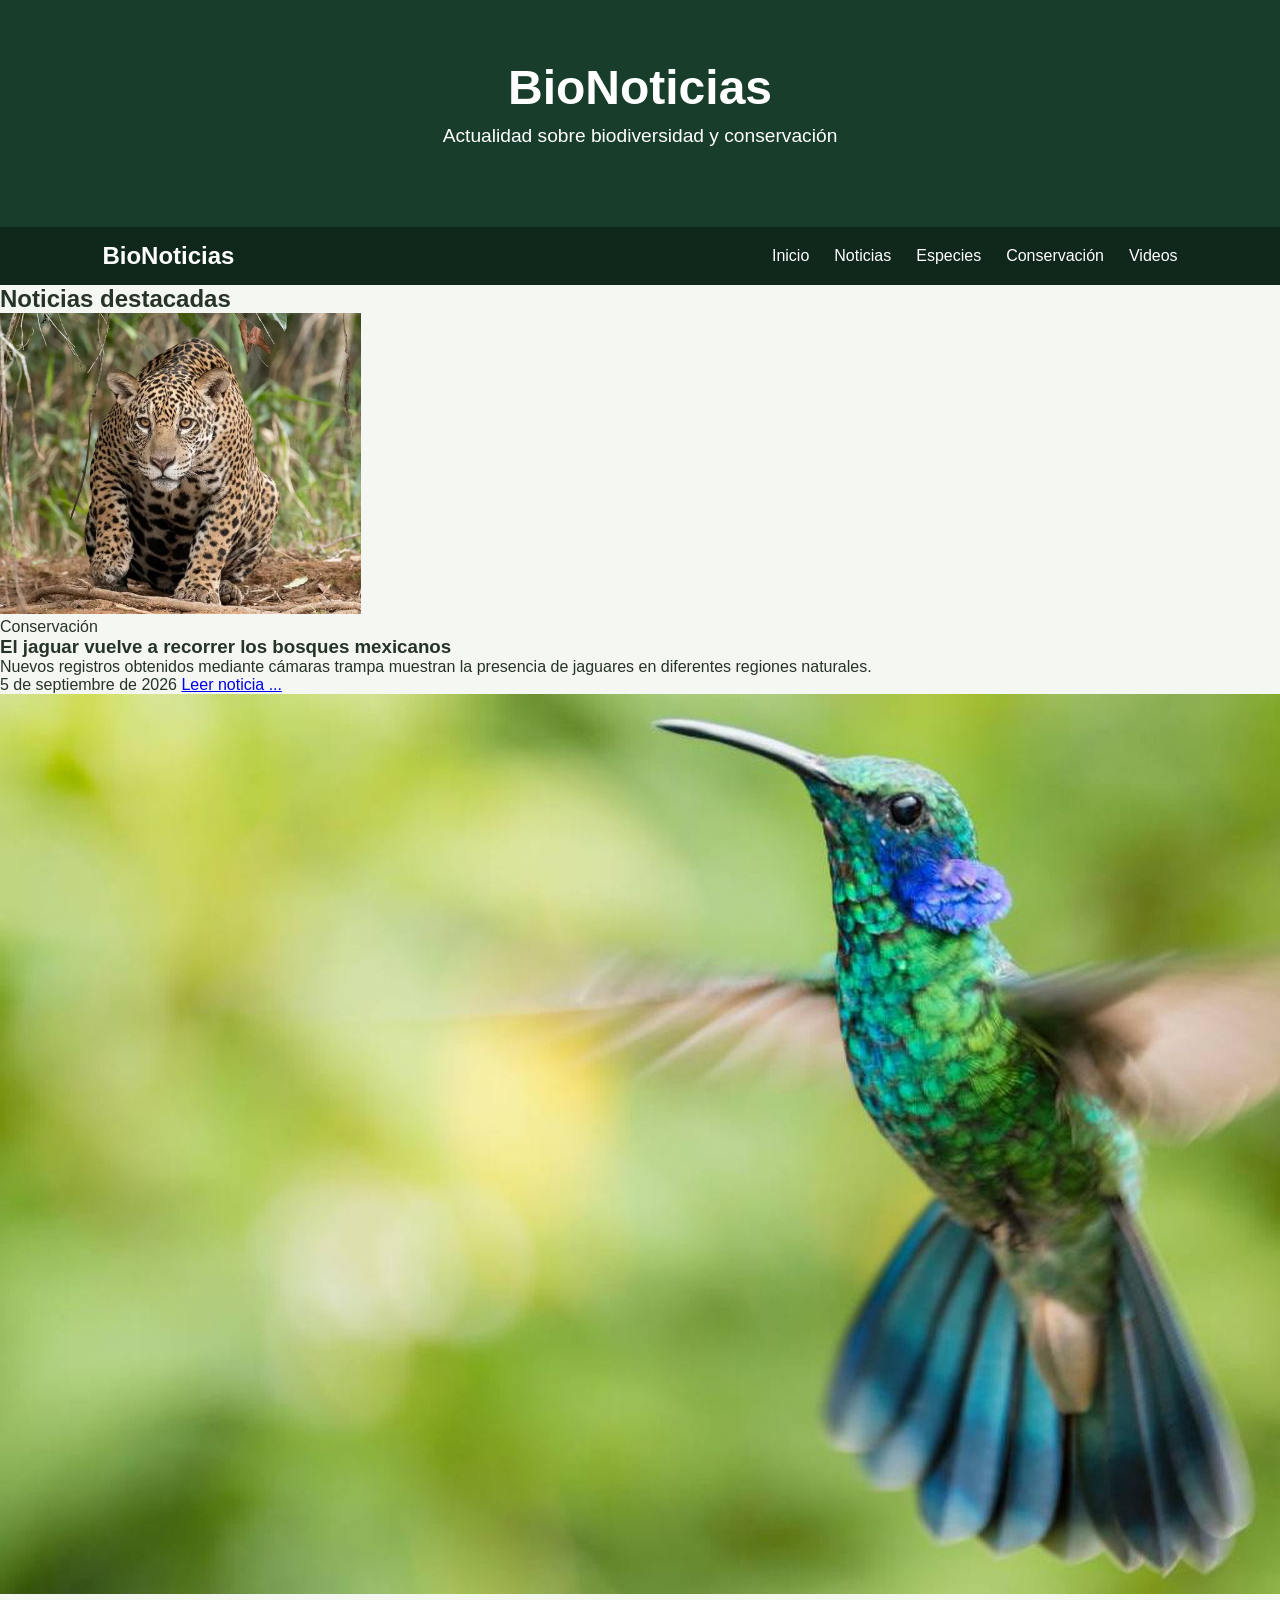
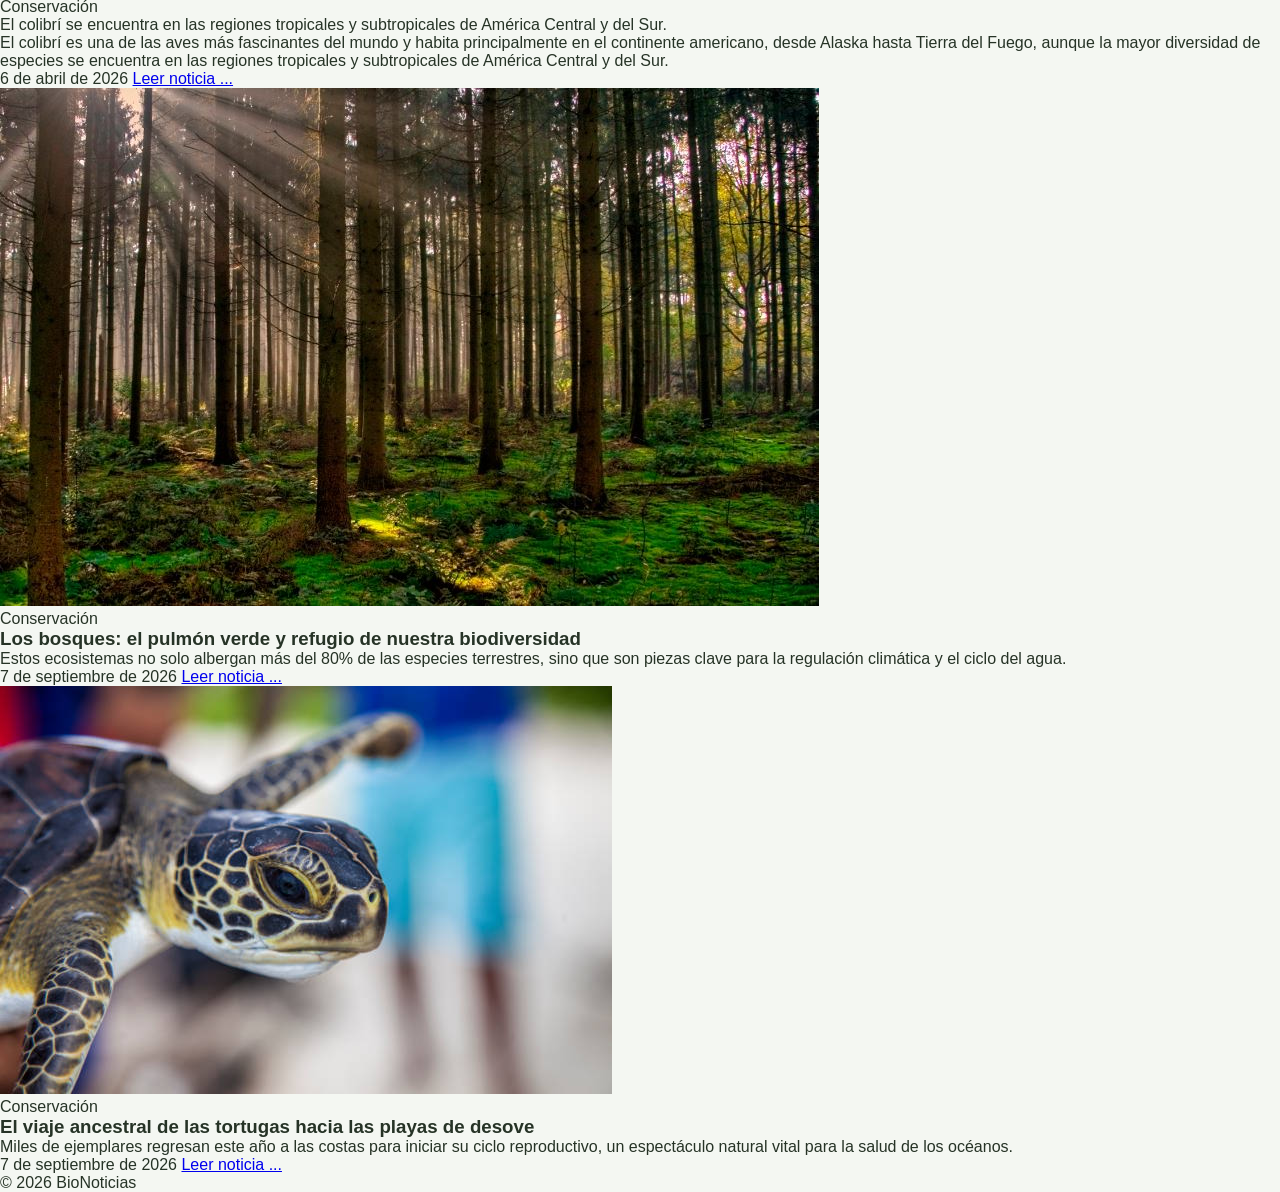
==== Progrmaciòn Web I/bio/index.html @ 30a99abb "Agregados" ====
<!DOCTYPE html>
<html lang="en">
<head>
    <meta charset="UTF-8">
    <meta name="viewport" content="width=device-width, initial-scale=1.0">
    <title>Document</title>
    <link rel="stylesheet" href="css/estilos.css">
</head>
<body>

    <header>
        <h1>BioNoticias</h1>
        <p>Actualidad sobre biodiversidad y conservación</p>
    </header>
    <nav class="menu">
    <div class="logo">
        BioNoticias
    </div>
    <div class="enlaces">
        <a href="#inicio">Inicio</a>
        <a href="#noticias">Noticias</a>
        <a href="#especies">Especies</a>
        <a href="#conservacion">Conservación</a>
        <a href="#videos">Videos</a>
    </div>
</nav>

 
    <main>

        <section>
            <h2>Noticias destacadas</h2>

            <article class="noticia">

    <img src="img/jaguar.jpg" alt="Jaguar en un bosque tropical">

    <div class="noticia-contenido">

        <span class="categoria">
            Conservación
        </span>

        <h3>
            El jaguar vuelve a recorrer los bosques mexicanos
        </h3>

        <p>
            Nuevos registros obtenidos mediante cámaras trampa
            muestran la presencia de jaguares en diferentes
            regiones naturales.
        </p>

        <time datetime="2026-09-05">
            5 de septiembre de 2026
        </time>

        <a href="#" class="leer-mas">
            Leer noticia ...
        </a>

    </div>

</article>
<article class="noticia">

    <img src="img/colibri.jpg" alt="Colibrí en un bosque tropical">

    <div class="noticia-contenido">

        <span class="categoria">
            Conservación
        </span>

        
                        <h3>
                            
                        </h3>El colibrí se encuentra en las regiones tropicales y subtropicales de América Central y del
                            Sur.

                        <p>
                            El colibrí es una de las aves más fascinantes del mundo y habita principalmente en el
                            continente
                            americano, desde Alaska hasta Tierra del Fuego, aunque la mayor diversidad de especies se
                            encuentra en las regiones tropicales y subtropicales de América Central y del Sur.
                        </p>


                        <time datetime="2026-04-06">
                            6 de abril de 2026
                        </time>

                        <a href="#" class="leer-mas">
                            Leer noticia ...
                        </a>

    </div>

</article>
<article class="noticia">

    <img src="img/bosque.jpg" alt="Bosque tropical">

    <div class="noticia-contenido">

        <span class="categoria">
            Conservación
        </span>

                        <h3>
                            Los bosques: el pulmón verde y refugio de nuestra biodiversidad
                        </h3>

                        <p>
                            Estos ecosistemas no solo albergan más del 80% de las especies terrestres,
                            sino que son piezas clave para la regulación climática y el ciclo del agua.
                        </p>

                        <time datetime="2026-09-07">
                            7 de septiembre de 2026
                        </time>

                        <a href="#" class="leer-mas">
                            Leer noticia ...
                        </a>

    </div>

</article>
<article class="noticia">

    <img src="img/tortuga.jpg" alt="Tortuga en un bosque tropical">

    <div class="noticia-contenido">

        <span class="categoria">
            Conservación
        </span>
                                            <h3>
                            El viaje ancestral de las tortugas hacia las playas de desove
                        </h3>

                        <p>
                            Miles de ejemplares regresan este año a las costas para iniciar su ciclo
                            reproductivo, un espectáculo natural vital para la salud de los océanos.
                        </p>

                        <time datetime="2026-09-07">
                            7 de septiembre de 2026
                        </time>

                        <a href="#" class="leer-mas">
                            Leer noticia ...
                        </a>
    </div>

</article>


        </section>

    </main>

    <footer>
        <p>© 2026 BioNoticias</p>
    </footer>

</body>

</html>
---- Progrmaciòn Web I/bio/css/estilos.css ----
* {
    box-sizing: border-box;
    margin: 0;
    padding: 0;
}

body {
    font-family: Arial, sans-serif;
    background-color: #f4f7f2;
    color: #263326;
}

header {
    background-color: #183d2b;
    color: white;
    text-align: center;
    padding: 60px 20px;
}

header h1 {
    font-size: 3rem;
    margin-bottom: 10px;
}

header p {
    font-size: 1.2rem;
    margin-bottom: 20px;
}

.menu {
    display: flex;
    justify-content: space-between;
    align-items: center;

    background-color: #10271c;

    padding: 15px 8%;

    position: sticky;
    top: 0;

    z-index: 1000;
}

.logo {
    color: white;
    font-size: 1.5rem;
    font-weight: bold;
}

.enlaces {
    display: flex;
    gap: 25px;
}

.enlaces a {
    color: white;
    text-decoration: none;
}

.enlaces a:hover {
    color: white;
    text-decoration: underline;
}
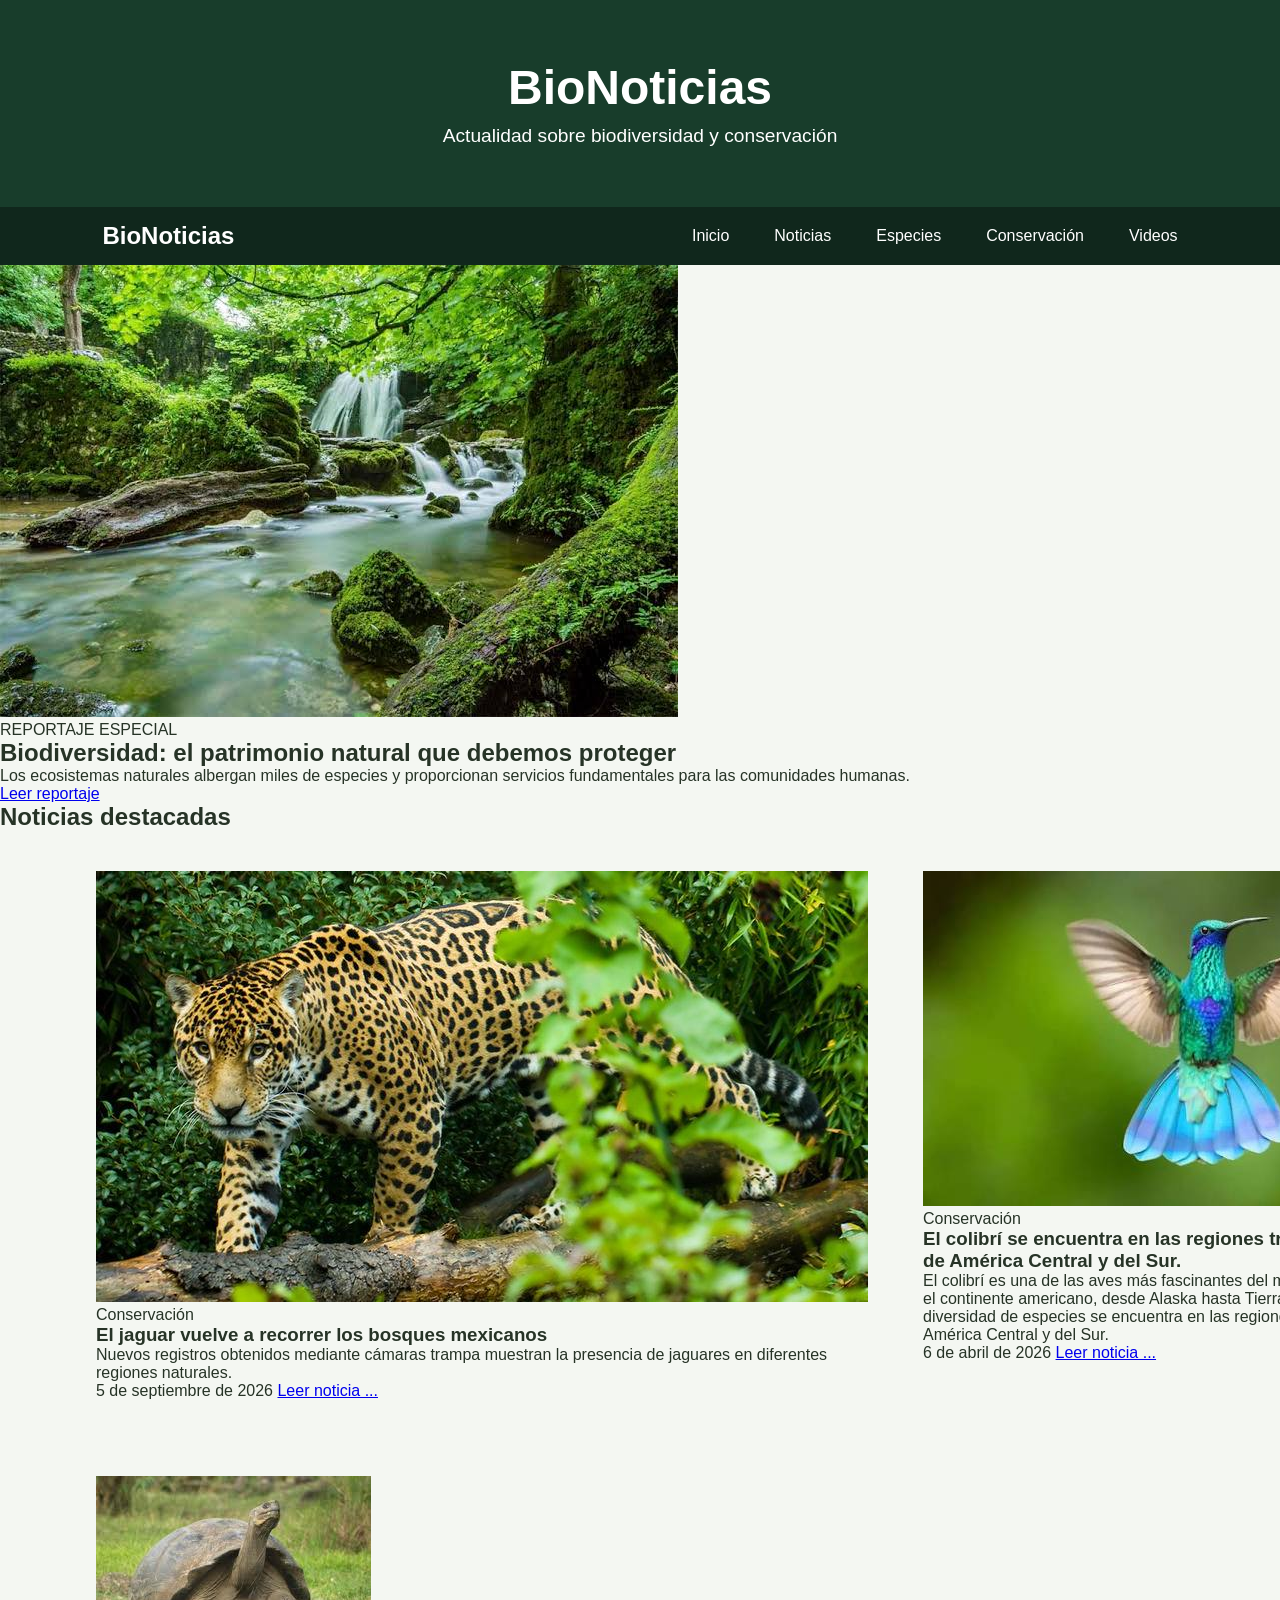
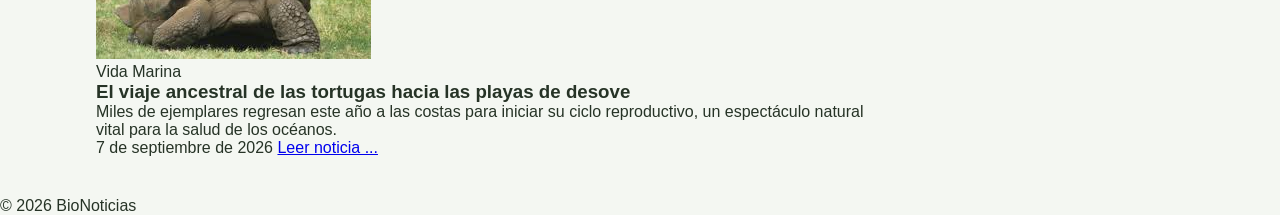
==== commit 12ec9181: "Agregado" ====
--- a/Progrmaciòn Web I/bio/index.html
+++ b/Progrmaciòn Web I/bio/index.html
@@ -1,83 +1,117 @@
-
 <!DOCTYPE html>
-<html lang="en">
+<html lang="es">
+
 <head>
     <meta charset="UTF-8">
     <meta name="viewport" content="width=device-width, initial-scale=1.0">
-    <title>Document</title>
+    <title>BioNoticias</title>
     <link rel="stylesheet" href="css/estilos.css">
 </head>
+
 <body>
 
     <header>
         <h1>BioNoticias</h1>
         <p>Actualidad sobre biodiversidad y conservación</p>
     </header>
+
+
     <nav class="menu">
-    <div class="logo">
-        BioNoticias
-    </div>
-    <div class="enlaces">
-        <a href="#inicio">Inicio</a>
-        <a href="#noticias">Noticias</a>
-        <a href="#especies">Especies</a>
-        <a href="#conservacion">Conservación</a>
-        <a href="#videos">Videos</a>
-    </div>
-</nav>
-
- 
+
+        <div class="logo">
+            BioNoticias
+        </div>
+
+        <div class="enlaces">
+
+            <a href="#inicio">Inicio</a>
+            <a href="#noticias">Noticias</a>
+            <a href="#especies">Especies</a>
+            <a href="#conservacion">Conservación</a>
+            <a href="#videos">Videos</a>
+
+        </div>
+
+    </nav>
+
     <main>
-
+        <section class="principal">
+
+            <img src="img/bosque.jpg" alt="Bosque tropical">
+
+            <div class="principal-texto">
+
+                <span>REPORTAJE ESPECIAL</span>
+
+                <h2>
+                    Biodiversidad: el patrimonio natural
+                    que debemos proteger
+                </h2>
+
+                <p>
+                    Los ecosistemas naturales albergan miles de especies
+                    y proporcionan servicios fundamentales para las
+                    comunidades humanas.
+                </p>
+
+                <a href="#">
+                    Leer reportaje
+                </a>
+
+            </div>
+
+        </section>
         <section>
             <h2>Noticias destacadas</h2>
 
-            <article class="noticia">
-
-    <img src="img/jaguar.jpg" alt="Jaguar en un bosque tropical">
-
-    <div class="noticia-contenido">
-
-        <span class="categoria">
-            Conservación
-        </span>
-
-        <h3>
-            El jaguar vuelve a recorrer los bosques mexicanos
-        </h3>
-
-        <p>
-            Nuevos registros obtenidos mediante cámaras trampa
-            muestran la presencia de jaguares en diferentes
-            regiones naturales.
-        </p>
-
-        <time datetime="2026-09-05">
-            5 de septiembre de 2026
-        </time>
-
-        <a href="#" class="leer-mas">
-            Leer noticia ...
-        </a>
-
-    </div>
-
-</article>
-<article class="noticia">
-
-    <img src="img/colibri.jpg" alt="Colibrí en un bosque tropical">
-
-    <div class="noticia-contenido">
-
-        <span class="categoria">
-            Conservación
-        </span>
-
-        
-                        <h3>
-                            
-                        </h3>El colibrí se encuentra en las regiones tropicales y subtropicales de América Central y del
+            <div class="grid-noticias">
+
+                <article class="noticia">
+
+                    <img src="img/jaguar.jpg" alt="Jaguar en un bosque tropical">
+
+                    <div class="noticia-contenido">
+
+                        <span class="categoria">
+                            Conservación
+                        </span>
+
+                        <h3>
+                            El jaguar vuelve a recorrer los bosques mexicanos
+                        </h3>
+
+                        <p>
+                            Nuevos registros obtenidos mediante cámaras trampa
+                            muestran la presencia de jaguares en diferentes
+                            regiones naturales.
+                        </p>
+
+                        <time datetime="2026-09-05">
+                            5 de septiembre de 2026
+                        </time>
+
+                        <a href="#" class="leer-mas">
+                            Leer noticia ...
+                        </a>
+
+                    </div>
+
+                </article>
+
+                <article class="noticia">
+
+                    <img src="img/colibri.jpg" alt="Colibrí en la selva de México">
+
+                    <div class="noticia-contenido">
+
+                        <span class="categoria">
+                            Conservación
+                        </span>
+
+                        <h3>
+                            El colibrí se encuentra en las regiones tropicales y subtropicales de América Central y del
                             Sur.
+                        </h3>
 
                         <p>
                             El colibrí es una de las aves más fascinantes del mundo y habita principalmente en el
@@ -95,18 +129,19 @@
                             Leer noticia ...
                         </a>
 
-    </div>
-
-</article>
-<article class="noticia">
-
-    <img src="img/bosque.jpg" alt="Bosque tropical">
-
-    <div class="noticia-contenido">
-
-        <span class="categoria">
-            Conservación
-        </span>
+                    </div>
+
+                </article>
+
+                <article class="noticia">
+
+                    <img src="img/bosque.jpg" alt="Bosque templado con densa vegetación y neblina">
+
+                    <div class="noticia-contenido">
+
+                        <span class="categoria">
+                            Ecosistemas
+                        </span>
 
                         <h3>
                             Los bosques: el pulmón verde y refugio de nuestra biodiversidad
@@ -125,19 +160,21 @@
                             Leer noticia ...
                         </a>
 
-    </div>
-
-</article>
-<article class="noticia">
-
-    <img src="img/tortuga.jpg" alt="Tortuga en un bosque tropical">
-
-    <div class="noticia-contenido">
-
-        <span class="categoria">
-            Conservación
-        </span>
-                                            <h3>
+                    </div>
+
+                </article>
+
+                <article class="noticia">
+
+                    <img src="img/tortuga.jpg" alt="Tortuga marina nadando en un arrecife de coral">
+
+                    <div class="noticia-contenido">
+
+                        <span class="categoria">
+                            Vida Marina
+                        </span>
+
+                        <h3>
                             El viaje ancestral de las tortugas hacia las playas de desove
                         </h3>
 
@@ -153,9 +190,12 @@
                         <a href="#" class="leer-mas">
                             Leer noticia ...
                         </a>
-    </div>
-
-</article>
+
+                    </div>
+
+                </article>
+
+            </div>
 
 
         </section>
--- a/Progrmaciòn Web I/bio/css/estilos.css
+++ b/Progrmaciòn Web I/bio/css/estilos.css
@@ -17,28 +17,24 @@
     padding: 60px 20px;
 }
 
-header h1 {
+header  h1 {
     font-size: 3rem;
     margin-bottom: 10px;
 }
 
 header p {
     font-size: 1.2rem;
-    margin-bottom: 20px;
 }
 
 .menu {
     display: flex;
     justify-content: space-between;
+    gap: 2rem;
     align-items: center;
-
     background-color: #10271c;
-
     padding: 15px 8%;
-
     position: sticky;
     top: 0;
-
     z-index: 1000;
 }
 
@@ -50,15 +46,27 @@
 
 .enlaces {
     display: flex;
-    gap: 25px;
+    gap: 45px;
 }
 
 .enlaces a {
     color: white;
     text-decoration: none;
+    display: inline-block; 
+    transition: 0.3s;
 }
 
 .enlaces a:hover {
-    color: white;
-    text-decoration: underline;
+    color: #9bd18b;
+    transform: scale(1.1); 
+}
+
+
+.grid-noticias {
+    width: 85%;
+    max-width: 1200px;
+    margin: 40px auto;
+    display: grid;
+    grid-template-columns: repeat(3, 1fr);
+    gap: 55px;
 }
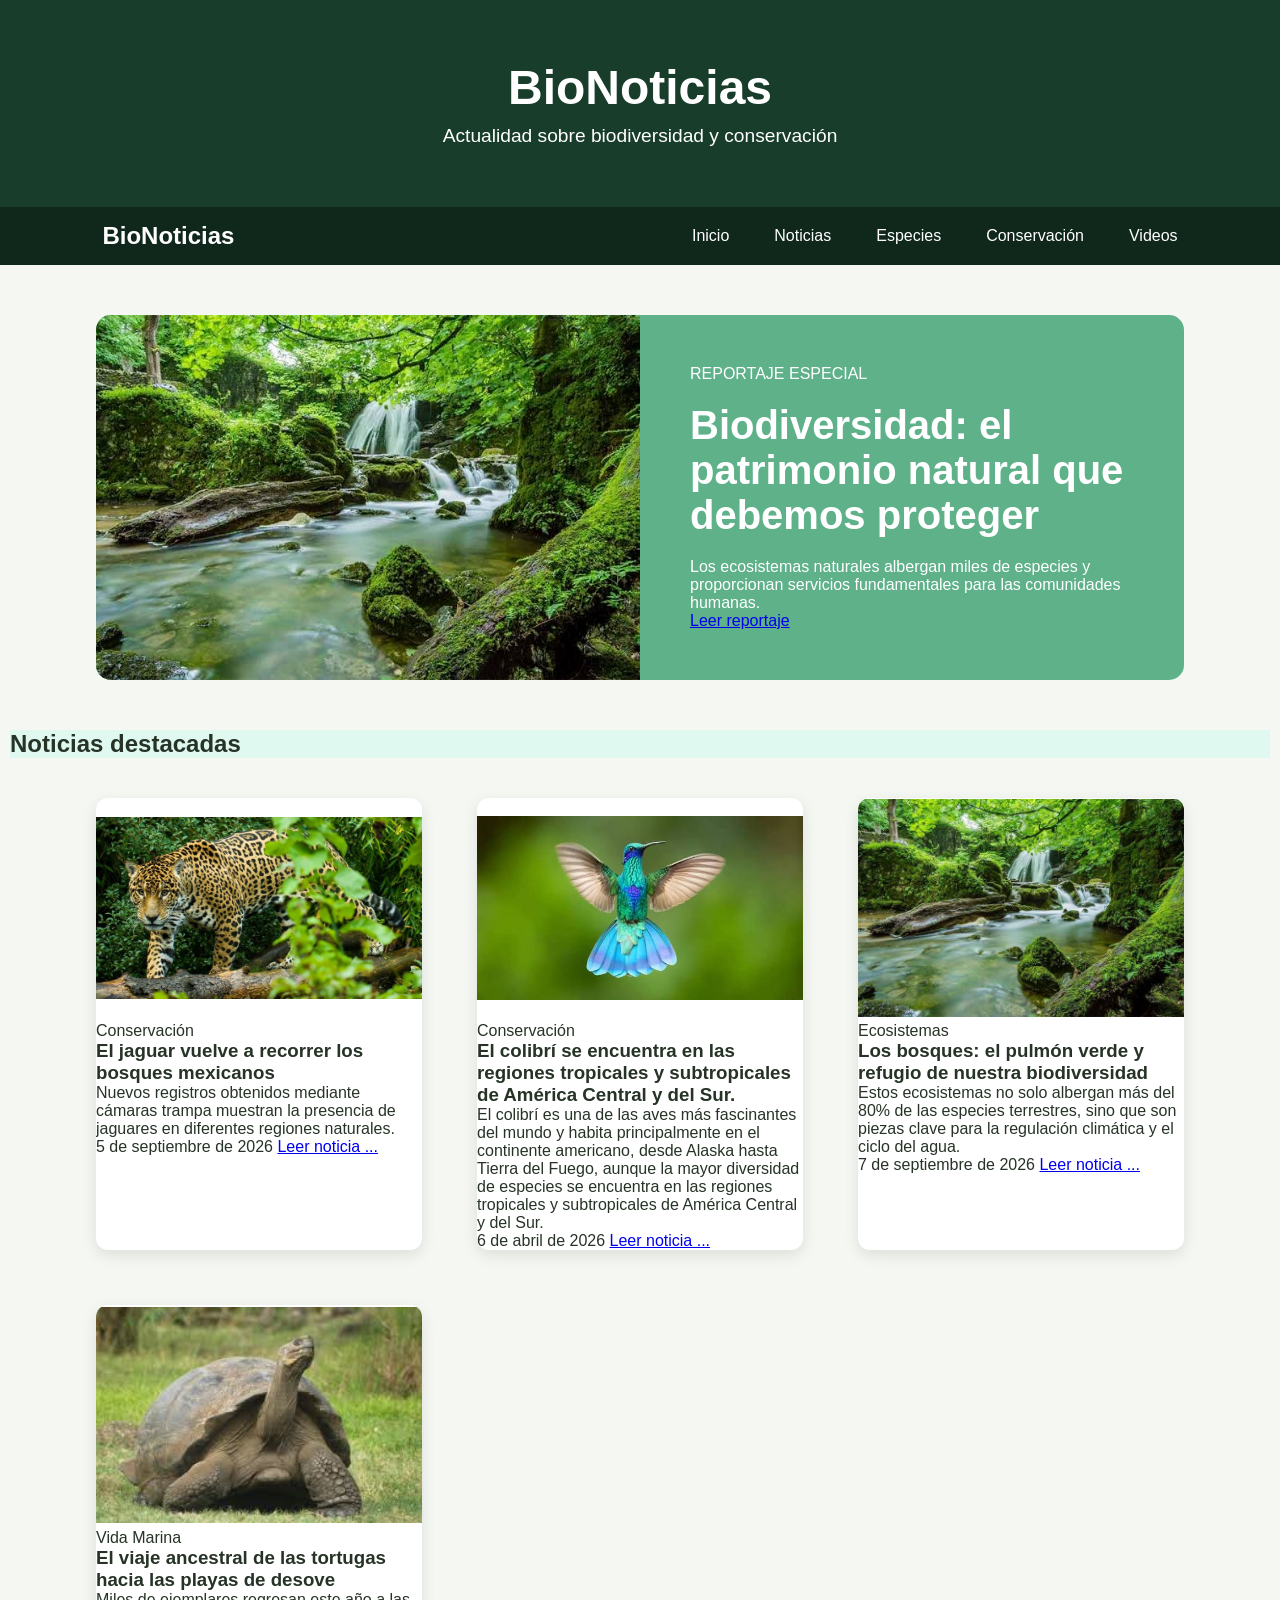
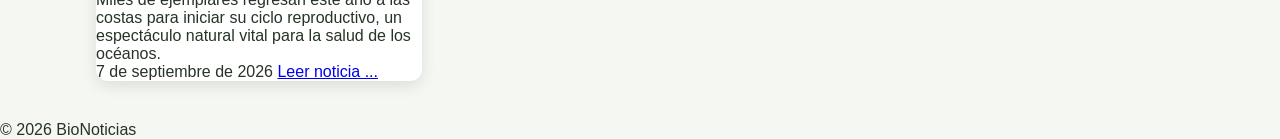
==== commit d4f9510d: "Agregado" ====
--- a/Progrmaciòn Web I/bio/index.html
+++ b/Progrmaciòn Web I/bio/index.html
@@ -62,7 +62,8 @@
 
         </section>
         <section>
-            <h2>Noticias destacadas</h2>
+            <h2 style="margin: 10px; background-color: rgba(139, 255, 232, 0.2)">
+                Noticias destacadas</h2>
 
             <div class="grid-noticias">
 
--- a/Progrmaciòn Web I/bio/css/estilos.css
+++ b/Progrmaciòn Web I/bio/css/estilos.css
@@ -61,7 +61,6 @@
     transform: scale(1.1); 
 }
 
-
 .grid-noticias {
     width: 85%;
     max-width: 1200px;
@@ -69,4 +68,117 @@
     display: grid;
     grid-template-columns: repeat(3, 1fr);
     gap: 55px;
+}
+
+.noticia {
+    background-color: white;
+
+    border-radius: 12px;
+
+    overflow: hidden;
+
+    box-shadow:
+        0 5px 15px rgba(0,0,0,0.1);
+
+    transition:
+        transform 0.3s,
+        box-shadow 0.3s;
+}
+.noticia {
+    transition: transform 0.4s cubic-bezier(0.175, 0.885, 0.32, 1.275), 
+                box-shadow 0.3s ease;
+}
+
+.noticia:hover {
+    /* Escala un 2%, sube 6px y rota medio grado */
+    transform: scale(1.02) translateY(-6px) rotate(0.5deg);
+    box-shadow: 0 15px 35px rgba(0, 0, 0, 0.15);
+}
+
+.noticia img {
+    width: 100%;
+    height: 220px;
+
+    object-fit: contain;
+
+    transition: transform 0.5s;
+}
+
+.noticia:hover img {
+    transform: scale(1.08);
+}
+
+@keyframes aparecer {
+
+    from {
+        opacity: 0;
+        transform: translateY(30px);
+    }
+
+    to {
+        opacity: 1;
+        transform: translateY(0);
+    }
+
+}
+
+@keyframes rebotarYAparecer {
+    0% {
+        opacity: 0;
+        transform: translateY(30px);
+    }
+
+    50% {
+        opacity: 0.5;
+        transform: translateY(-10px); /* Sube de más para el efecto rebote */
+    }
+
+    100% {
+        opacity: 1;
+        transform: translateY(0);    /* Se asienta en su lugar */
+    }
+}
+
+.noticia {
+    animation: rebotarYAparecer 0.8s ease;
+}
+
+.principal {
+    width: 85%;
+    max-width: 1200px;
+    margin: 50px auto;
+
+    display: grid;
+    grid-template-columns: 1fr 1fr;
+
+    background-color: #5eb189;
+    color: white;
+
+    border-radius: 15px;
+    overflow: hidden;
+}
+
+.principal img {
+    width: 100%;
+    height: 100%;
+    object-fit: cover;
+}
+
+.principal-texto {
+    padding: 50px;
+}
+
+.principal-texto h2 {
+    font-size: 2.5rem;
+    margin: 20px 0;
+}
+
+.principlal a {
+    text-decoration: none; 
+    color: wheat;
+}
+
+.principal a:hover {
+    transform: scale(1.1);
+    color: rgb(185,157,106);
 }
